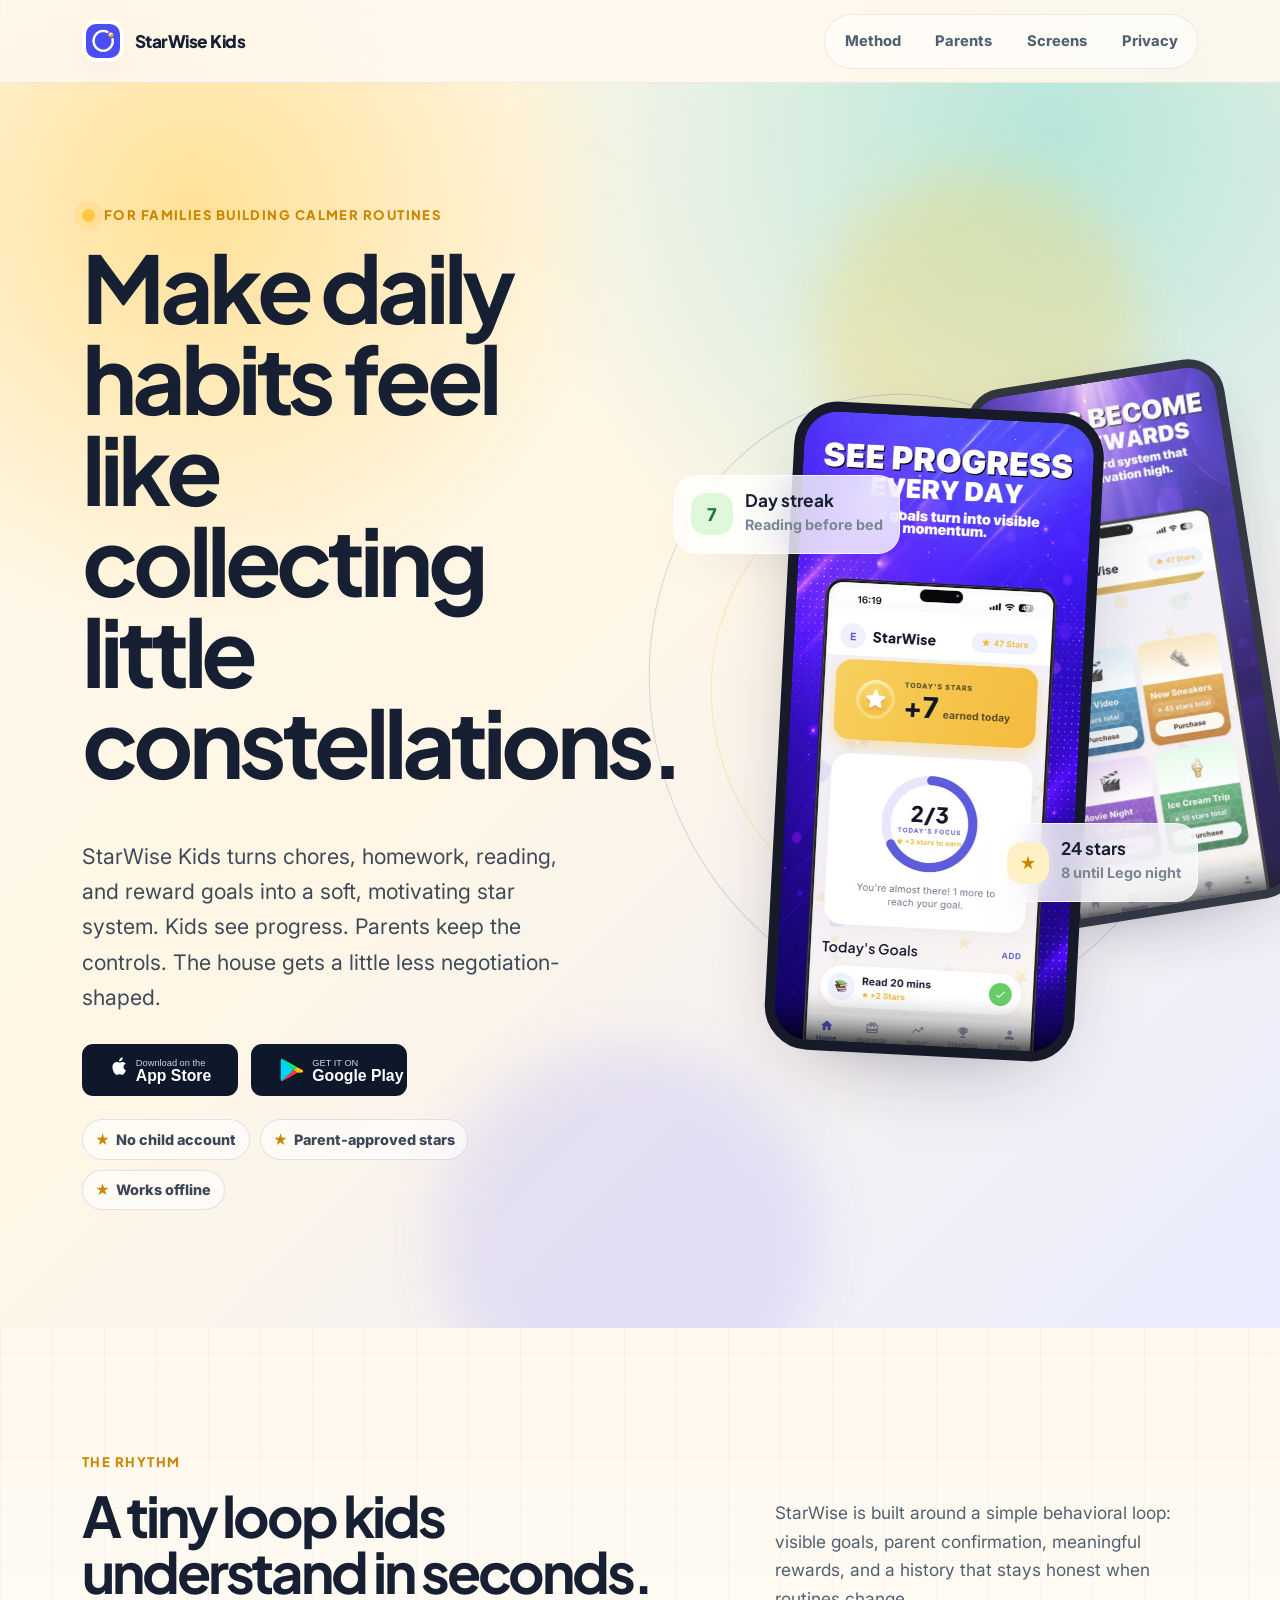
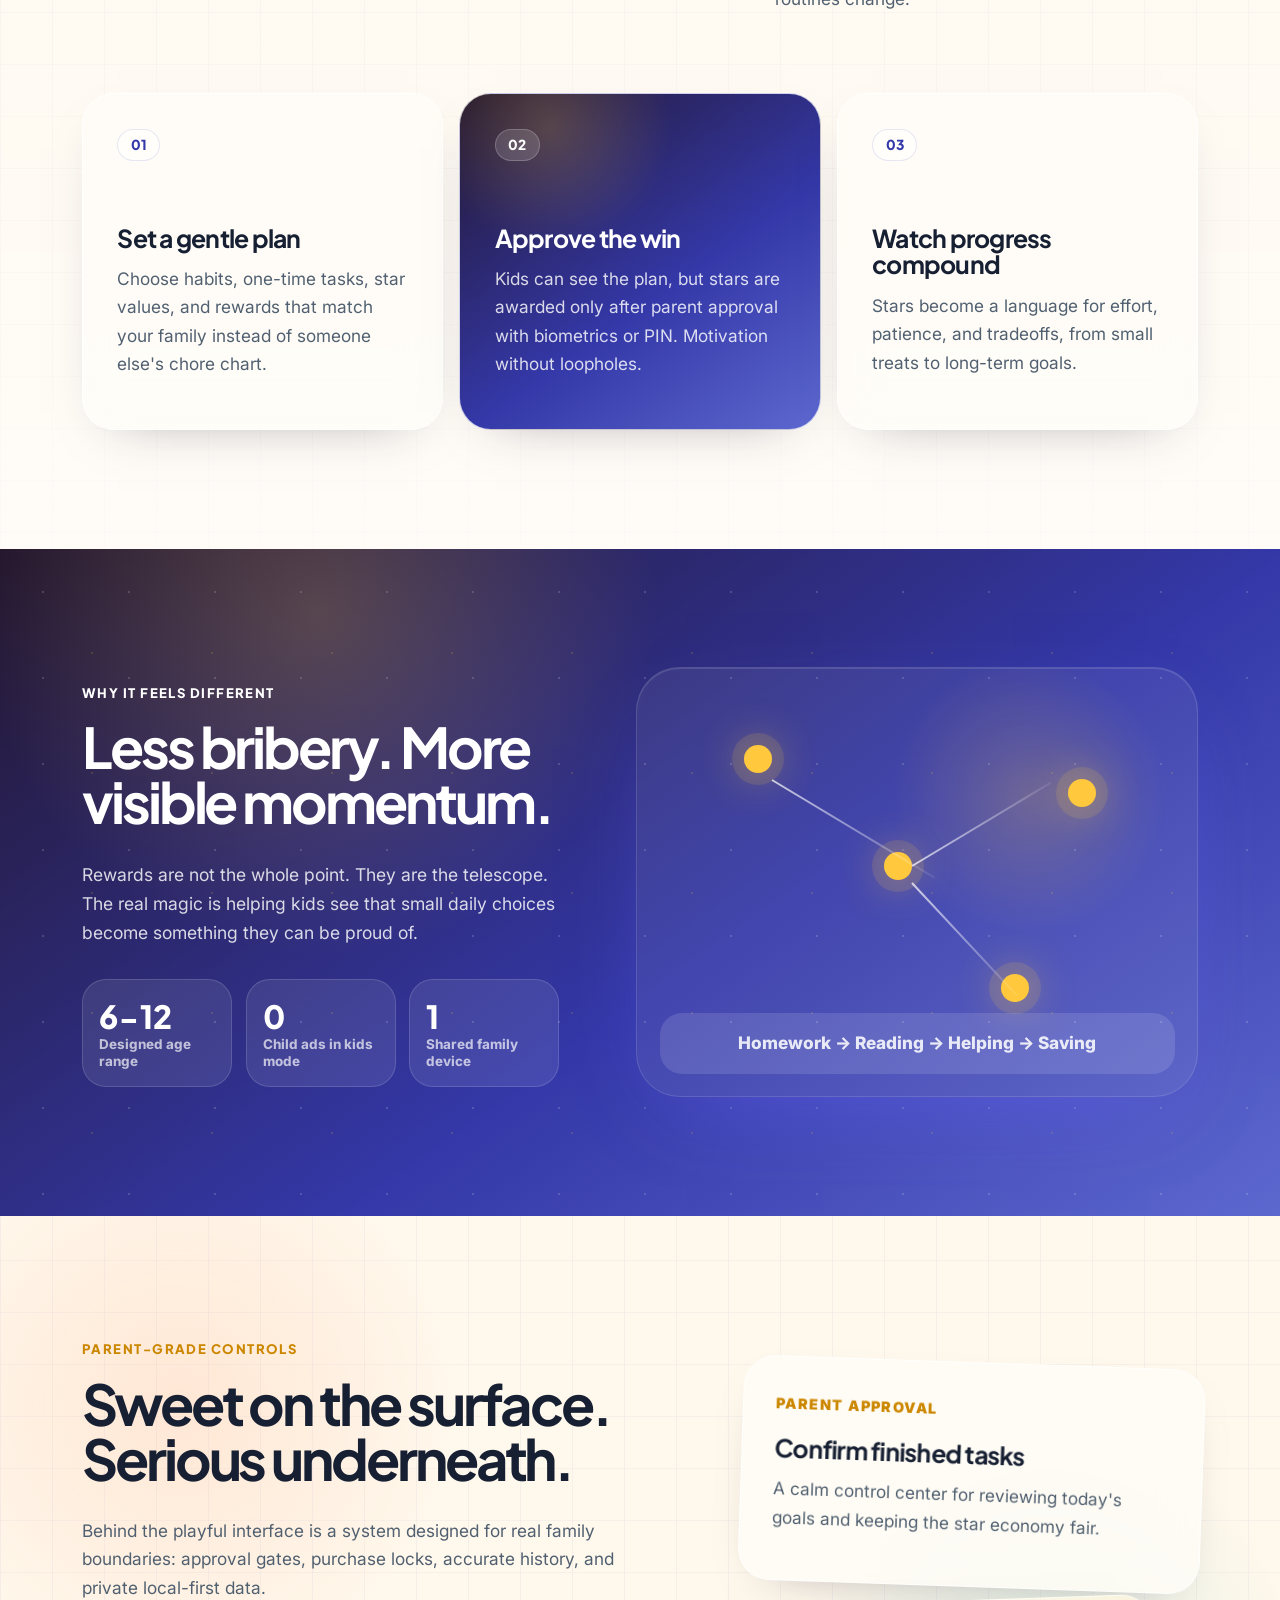
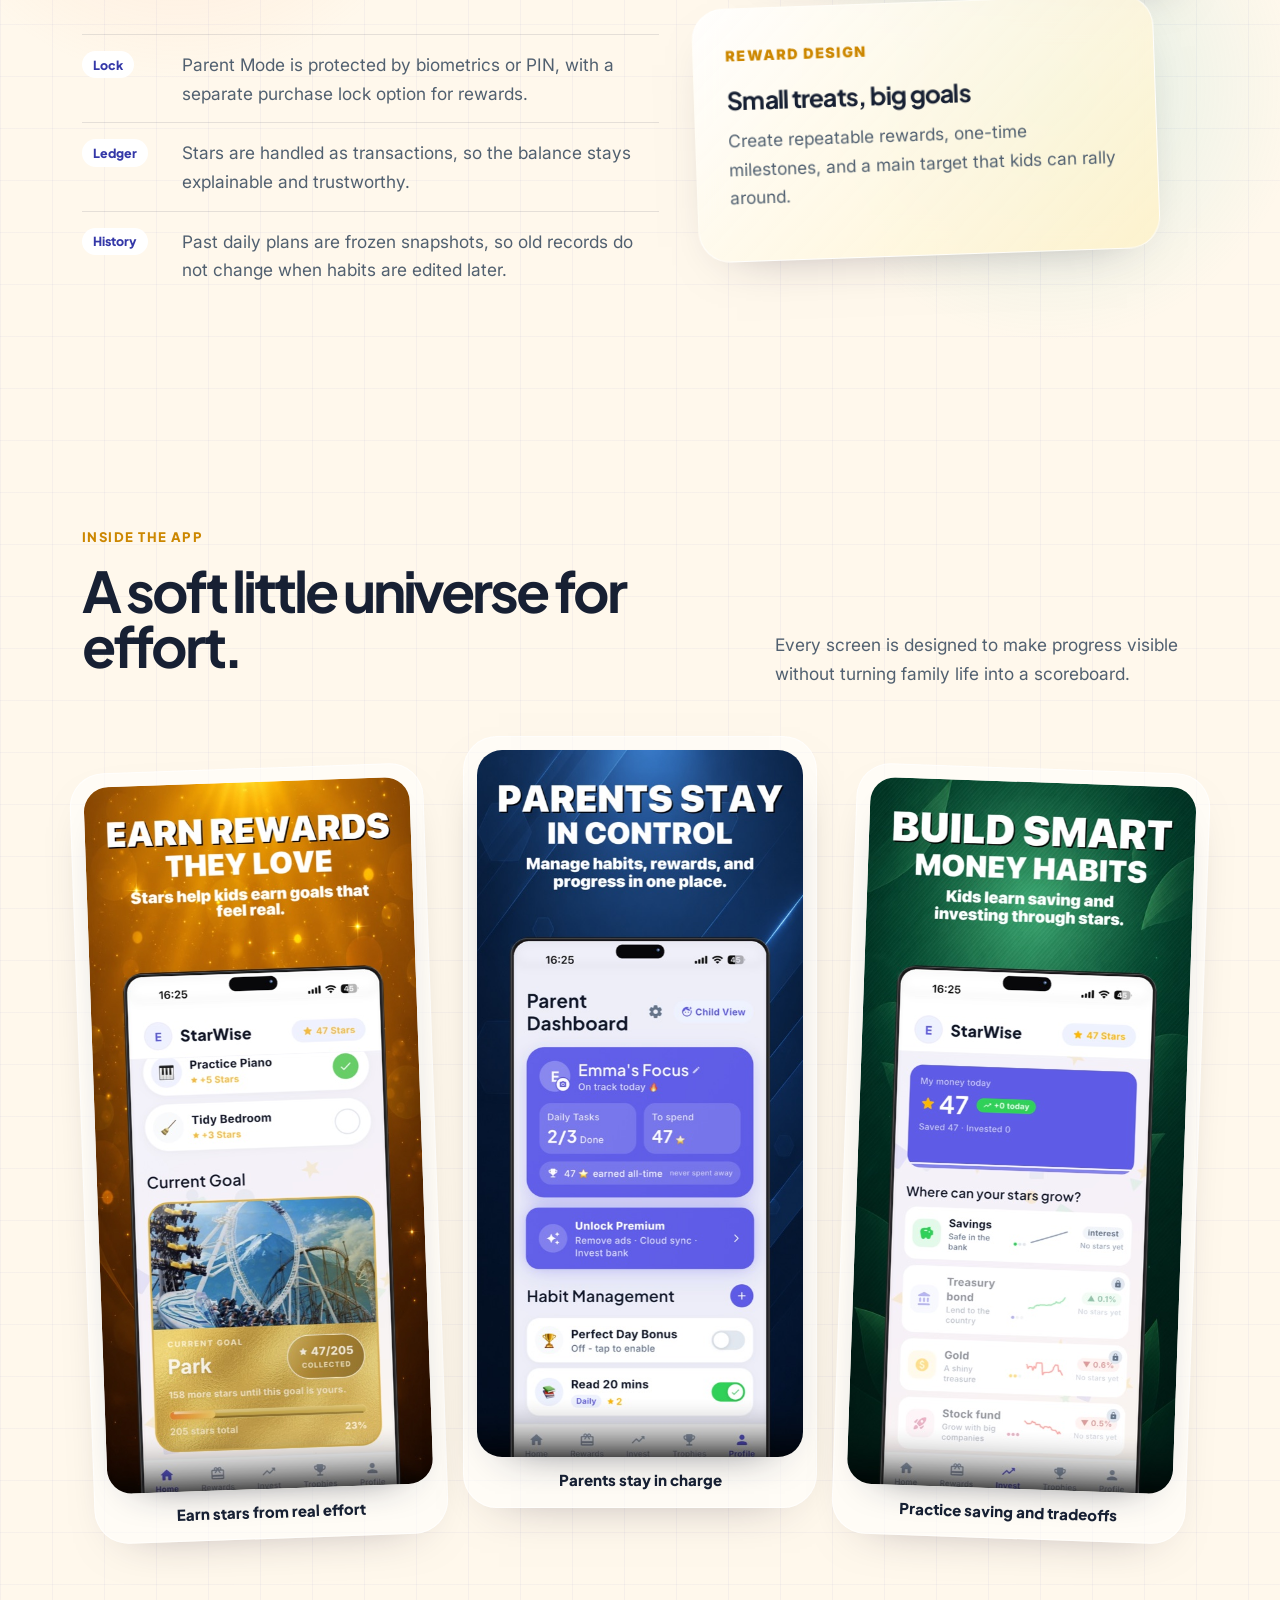
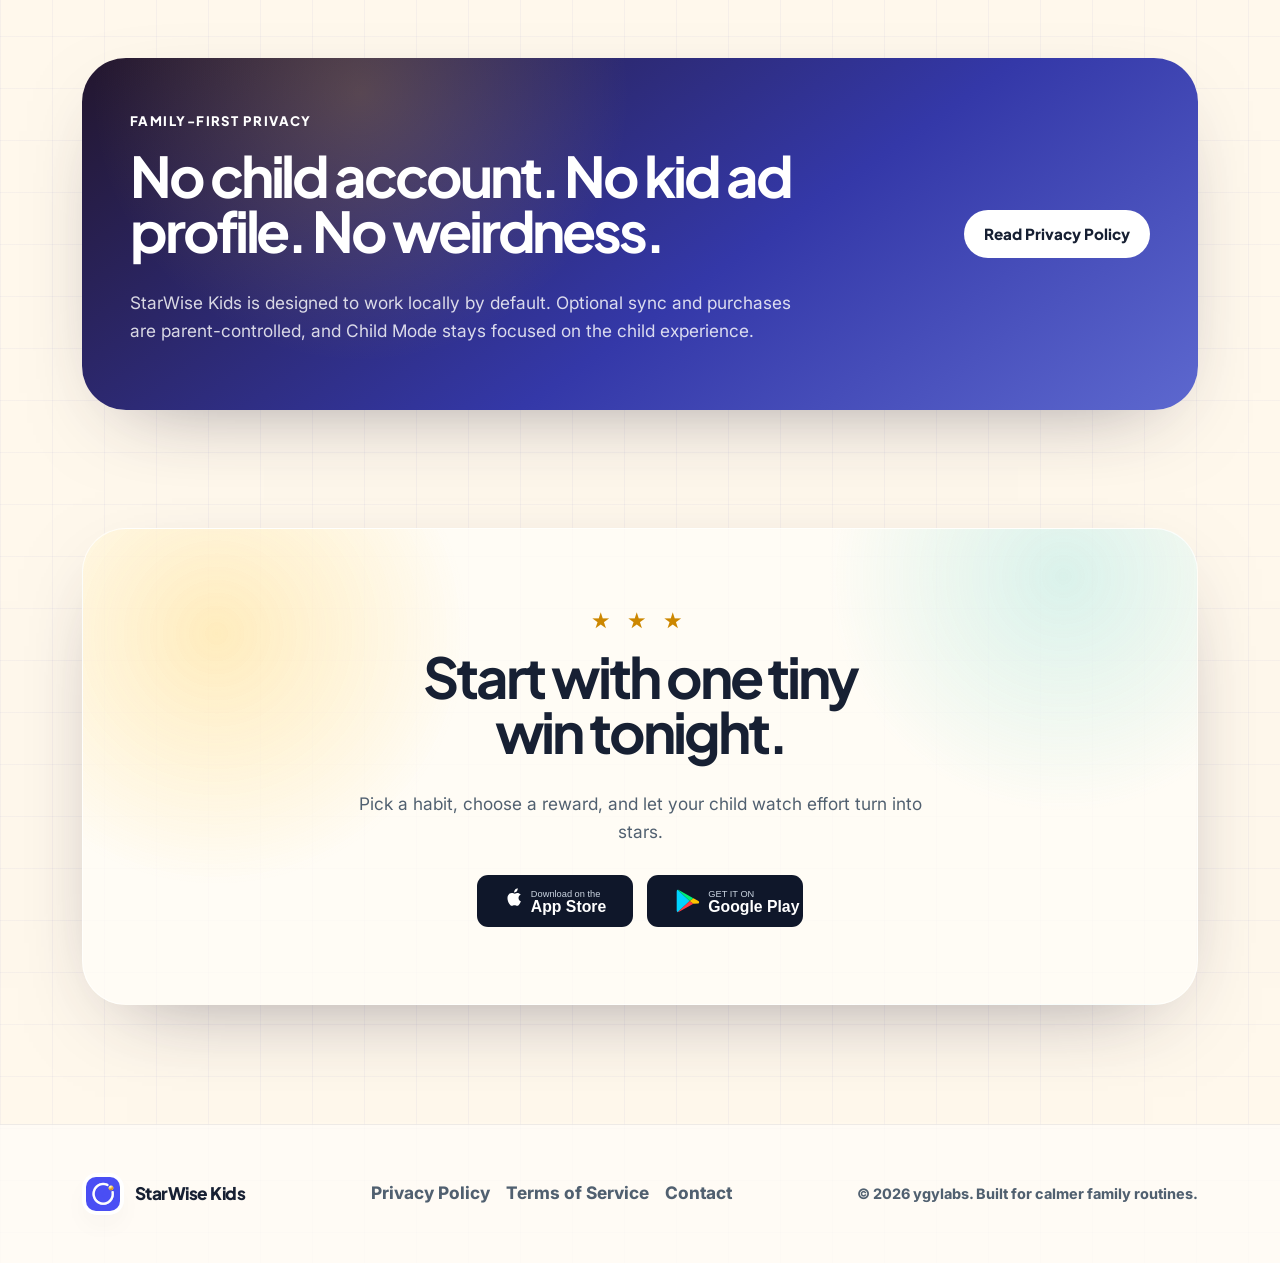
==== starwise/index.html @ 0379ddd2 "Add StarWise landing page" ====
<!doctype html>
<html lang="en">
<head>
  <meta charset="utf-8" />
  <meta name="viewport" content="width=device-width, initial-scale=1" />
  <title>StarWise Kids — Tiny daily wins, real family growth</title>
  <meta name="description" content="StarWise Kids helps families turn routines, chores, reading, and money habits into star-powered goals kids can understand and parents can trust." />
  <link rel="icon" href="./assets/favicon.svg" type="image/svg+xml" />
  <link rel="preload" href="./assets/fonts/PlusJakartaSans.ttf" as="font" type="font/ttf" crossorigin />
  <link rel="preload" href="./assets/fonts/Inter.ttf" as="font" type="font/ttf" crossorigin />
  <link rel="stylesheet" href="./styles/main.css" />
</head>
<body>
  <header class="site-nav">
    <div class="container nav-inner">
      <a class="brand" href="./" aria-label="StarWise Kids home">
        <span class="brand-mark"><img src="./assets/icon.png" alt="" /></span>
        <span>StarWise Kids</span>
      </a>
      <nav aria-label="Main navigation" class="nav-wrap">
        <div class="nav-menu" data-nav-menu>
          <a href="#method">Method</a>
          <a href="#parents">Parents</a>
          <a href="#screens">Screens</a>
          <a href="#privacy-band">Privacy</a>
        </div>
      </nav>
      <button class="nav-toggle" data-nav-toggle aria-label="Toggle menu" aria-expanded="false">Menu</button>
    </div>
  </header>

  <main>
    <section class="hero section">
      <div class="hero-glow hero-glow-one" aria-hidden="true"></div>
      <div class="hero-glow hero-glow-two" aria-hidden="true"></div>
      <div class="container hero-grid">
        <div class="hero-copy">
          <p class="eyebrow"><span></span> For families building calmer routines</p>
          <h1>Make daily habits feel like collecting little constellations.</h1>
          <p class="hero-lede">StarWise Kids turns chores, homework, reading, and reward goals into a soft, motivating star system. Kids see progress. Parents keep the controls. The house gets a little less negotiation-shaped.</p>
          <div class="hero-actions" aria-label="Download StarWise Kids">
            <a class="store-link" href="https://apps.apple.com/app/id6780098076" target="_blank" rel="noopener" aria-label="Download on the App Store">
              <img src="./assets/badges/app-store.svg" alt="Download on the App Store" />
            </a>
            <a class="store-link" href="https://play.google.com/store/apps/details?id=com.ygy.focusstar" target="_blank" rel="noopener" aria-label="Get it on Google Play">
              <img src="./assets/badges/google-play.svg" alt="Get it on Google Play" />
            </a>
          </div>
          <div class="hero-proof" aria-label="Product highlights">
            <span>No child account</span>
            <span>Parent-approved stars</span>
            <span>Works offline</span>
          </div>
        </div>

        <div class="hero-stage" aria-label="StarWise Kids app preview">
          <div class="orbit orbit-one" aria-hidden="true"></div>
          <div class="orbit orbit-two" aria-hidden="true"></div>
          <div class="floating-card routine-card" aria-hidden="true">
            <span class="mini-icon">7</span>
            <div>
              <strong>Day streak</strong>
              <small>Reading before bed</small>
            </div>
          </div>
          <div class="floating-card reward-card" aria-hidden="true">
            <span class="mini-icon gold">★</span>
            <div>
              <strong>24 stars</strong>
              <small>8 until Lego night</small>
            </div>
          </div>
          <div class="phone-frame phone-frame-back">
            <img src="./assets/screenshots/04-real-rewards.jpg" alt="" />
          </div>
          <div class="phone-frame phone-frame-front">
            <img src="./assets/screenshots/01-see-progress.jpg" alt="StarWise Kids dashboard showing goals, progress, and stars" />
          </div>
        </div>
      </div>
    </section>

    <section id="method" class="section method-section">
      <div class="container">
        <div class="section-kicker">The rhythm</div>
        <div class="split-heading">
          <h2>A tiny loop kids understand in seconds.</h2>
          <p>StarWise is built around a simple behavioral loop: visible goals, parent confirmation, meaningful rewards, and a history that stays honest when routines change.</p>
        </div>
        <div class="method-grid">
          <article class="method-card">
            <div class="method-number">01</div>
            <h3>Set a gentle plan</h3>
            <p>Choose habits, one-time tasks, star values, and rewards that match your family instead of someone else's chore chart.</p>
          </article>
          <article class="method-card featured">
            <div class="method-number">02</div>
            <h3>Approve the win</h3>
            <p>Kids can see the plan, but stars are awarded only after parent approval with biometrics or PIN. Motivation without loopholes.</p>
          </article>
          <article class="method-card">
            <div class="method-number">03</div>
            <h3>Watch progress compound</h3>
            <p>Stars become a language for effort, patience, and tradeoffs, from small treats to long-term goals.</p>
          </article>
        </div>
      </div>
    </section>

    <section class="section cosmos-section">
      <div class="container cosmos-grid">
        <div class="cosmos-panel">
          <span class="section-kicker">Why it feels different</span>
          <h2>Less bribery. More visible momentum.</h2>
          <p>Rewards are not the whole point. They are the telescope. The real magic is helping kids see that small daily choices become something they can be proud of.</p>
          <div class="metric-row">
            <div><strong>6-12</strong><span>Designed age range</span></div>
            <div><strong>0</strong><span>Child ads in kids mode</span></div>
            <div><strong>1</strong><span>Shared family device</span></div>
          </div>
        </div>
        <div class="star-map" aria-hidden="true">
          <span class="star-node node-a"></span>
          <span class="star-node node-b"></span>
          <span class="star-node node-c"></span>
          <span class="star-node node-d"></span>
          <span class="star-line line-a"></span>
          <span class="star-line line-b"></span>
          <span class="star-line line-c"></span>
          <div class="star-caption">Homework → Reading → Helping → Saving</div>
        </div>
      </div>
    </section>

    <section id="parents" class="section parent-section">
      <div class="container parent-grid">
        <div>
          <span class="section-kicker">Parent-grade controls</span>
          <h2>Sweet on the surface. Serious underneath.</h2>
          <p>Behind the playful interface is a system designed for real family boundaries: approval gates, purchase locks, accurate history, and private local-first data.</p>
          <div class="trust-list">
            <div><span>Lock</span><p>Parent Mode is protected by biometrics or PIN, with a separate purchase lock option for rewards.</p></div>
            <div><span>Ledger</span><p>Stars are handled as transactions, so the balance stays explainable and trustworthy.</p></div>
            <div><span>History</span><p>Past daily plans are frozen snapshots, so old records do not change when habits are edited later.</p></div>
          </div>
        </div>
        <div class="parent-card-stack">
          <article class="glass-card">
            <small>Parent approval</small>
            <h3>Confirm finished tasks</h3>
            <p>A calm control center for reviewing today's goals and keeping the star economy fair.</p>
          </article>
          <article class="glass-card accent">
            <small>Reward design</small>
            <h3>Small treats, big goals</h3>
            <p>Create repeatable rewards, one-time milestones, and a main target that kids can rally around.</p>
          </article>
        </div>
      </div>
    </section>

    <section id="screens" class="section screens-section">
      <div class="container">
        <div class="split-heading">
          <div>
            <span class="section-kicker">Inside the app</span>
            <h2>A soft little universe for effort.</h2>
          </div>
          <p>Every screen is designed to make progress visible without turning family life into a scoreboard.</p>
        </div>
        <div class="screen-gallery">
          <figure>
            <img src="./assets/screenshots/02-earn-rewards.jpg" alt="Task completion and star earning screen" loading="lazy" />
            <figcaption>Earn stars from real effort</figcaption>
          </figure>
          <figure class="raised">
            <img src="./assets/screenshots/03-parents-control.jpg" alt="Parent controls screen" loading="lazy" />
            <figcaption>Parents stay in charge</figcaption>
          </figure>
          <figure>
            <img src="./assets/screenshots/05-money-habits.jpg" alt="Money habit learning screen" loading="lazy" />
            <figcaption>Practice saving and tradeoffs</figcaption>
          </figure>
        </div>
      </div>
    </section>

    <section id="privacy-band" class="section privacy-section">
      <div class="container">
        <div class="privacy-band">
          <div>
            <span class="section-kicker">Family-first privacy</span>
            <h2>No child account. No kid ad profile. No weirdness.</h2>
            <p>StarWise Kids is designed to work locally by default. Optional sync and purchases are parent-controlled, and Child Mode stays focused on the child experience.</p>
          </div>
          <a class="btn btn-light" href="./privacy/">Read Privacy Policy</a>
        </div>
      </div>
    </section>

    <section class="section final-cta">
      <div class="container">
        <div class="cta-card">
          <div class="cta-stars" aria-hidden="true">★ ★ ★</div>
          <h2>Start with one tiny win tonight.</h2>
          <p>Pick a habit, choose a reward, and let your child watch effort turn into stars.</p>
          <div class="hero-actions centered" aria-label="Download StarWise Kids">
            <a class="store-link" href="https://apps.apple.com/app/id6780098076" target="_blank" rel="noopener" aria-label="Download on the App Store">
              <img src="./assets/badges/app-store.svg" alt="Download on the App Store" />
            </a>
            <a class="store-link" href="https://play.google.com/store/apps/details?id=com.ygy.focusstar" target="_blank" rel="noopener" aria-label="Get it on Google Play">
              <img src="./assets/badges/google-play.svg" alt="Get it on Google Play" />
            </a>
          </div>
        </div>
      </div>
    </section>
  </main>

  <footer class="site-footer">
    <div class="container footer-inner">
      <a class="brand" href="./"><span class="brand-mark"><img src="./assets/icon.png" alt="" /></span><span>StarWise Kids</span></a>
      <nav class="footer-links" aria-label="Footer">
        <a href="./privacy/">Privacy Policy</a>
        <a href="./terms/">Terms of Service</a>
        <a href="mailto:support@ygylabs.com">Contact</a>
      </nav>
      <small>© 2026 ygylabs. Built for calmer family routines.</small>
    </div>
  </footer>
  <script src="./scripts/nav.js"></script>
</body>
</html>
---- starwise/styles/main.css ----
@import "./tokens.css";

@font-face {
  font-family: "Plus Jakarta Sans";
  src: url("../assets/fonts/PlusJakartaSans.ttf") format("truetype");
  font-display: swap;
}

@font-face {
  font-family: "Inter";
  src: url("../assets/fonts/Inter.ttf") format("truetype");
  font-display: swap;
}

*, *::before, *::after { box-sizing: border-box; }
html { scroll-behavior: smooth; }
body {
  margin: 0;
  font-family: var(--font-body);
  font-size: var(--text-base);
  line-height: 1.65;
  color: var(--ink);
  background:
    linear-gradient(90deg, rgba(52, 56, 168, 0.045) 1px, transparent 1px),
    linear-gradient(rgba(52, 56, 168, 0.04) 1px, transparent 1px),
    var(--cream);
  background-size: 52px 52px;
  -webkit-font-smoothing: antialiased;
}

body::before {
  content: "";
  position: fixed;
  inset: 0;
  pointer-events: none;
  z-index: -1;
  background:
    radial-gradient(circle at 8% 18%, rgba(255, 200, 61, 0.2), transparent 22%),
    radial-gradient(circle at 92% 12%, rgba(122, 216, 208, 0.22), transparent 24%),
    radial-gradient(circle at 55% 85%, rgba(255, 127, 159, 0.16), transparent 26%);
}

h1, h2, h3 {
  font-family: var(--font-display);
  line-height: 0.98;
  letter-spacing: -0.055em;
  margin: 0 0 0.55em;
  color: var(--ink);
}

h1 { font-size: var(--text-hero); max-width: 11ch; }
h2 { font-size: var(--text-h2); }
h3 { font-size: var(--text-h3); letter-spacing: -0.03em; line-height: 1.08; }
p { margin: 0 0 1rem; color: var(--ink-soft); }
a { color: var(--indigo); text-decoration: none; }
a:hover { text-decoration: none; }
img { max-width: 100%; height: auto; display: block; }

.container {
  width: 100%;
  max-width: var(--container-max);
  margin-inline: auto;
  padding-inline: clamp(1.1rem, 4vw, 2rem);
}

.section { padding-block: var(--space-section); position: relative; }
.surface-alt { background: rgba(255, 255, 255, 0.38); }

.site-nav {
  position: sticky;
  top: 0;
  z-index: 50;
  background: rgba(255, 248, 236, 0.78);
  border-bottom: 1px solid rgba(42, 48, 72, 0.08);
  backdrop-filter: blur(18px);
}

.nav-inner {
  display: flex;
  align-items: center;
  justify-content: space-between;
  gap: 1rem;
  padding-block: 0.85rem;
}

.brand {
  display: inline-flex;
  align-items: center;
  gap: 0.68rem;
  font-family: var(--font-display);
  font-weight: 800;
  letter-spacing: -0.03em;
  color: var(--ink);
}

.brand:hover { color: var(--ink); }
.brand-mark {
  display: grid;
  place-items: center;
  width: 42px;
  height: 42px;
  border-radius: 15px;
  background: #fff;
  box-shadow: 0 12px 28px -18px rgba(37, 28, 62, 0.8);
}

.brand img { width: 34px; height: 34px; border-radius: 10px; }

.nav-menu {
  display: flex;
  align-items: center;
  gap: 0.45rem;
  padding: 0.35rem;
  border: 1px solid rgba(42, 48, 72, 0.09);
  border-radius: var(--radius-pill);
  background: rgba(255, 255, 255, 0.55);
}

.nav-menu a {
  color: var(--ink-soft);
  font-weight: 750;
  font-size: 0.92rem;
  padding: 0.55rem 0.86rem;
  border-radius: var(--radius-pill);
  transition: color var(--duration-fast), background var(--duration-fast), transform var(--duration-fast);
}

.nav-menu a:hover {
  color: var(--ink);
  background: rgba(255, 255, 255, 0.72);
  transform: translateY(-1px);
}

.nav-toggle {
  display: none;
  border: 1px solid var(--border);
  border-radius: var(--radius-pill);
  background: #fff;
  color: var(--ink);
  padding: 0.65rem 0.95rem;
  font: 800 0.9rem var(--font-display);
  cursor: pointer;
}

.hero {
  min-height: calc(100vh - 70px);
  display: grid;
  align-items: center;
  overflow: hidden;
  background: var(--gradient-hero);
}

.hero-grid {
  display: grid;
  grid-template-columns: minmax(0, 0.95fr) minmax(360px, 1.05fr);
  gap: clamp(2.5rem, 6vw, 5.5rem);
  align-items: center;
}

.hero-copy {
  position: relative;
  z-index: 2;
  animation: rise-in var(--duration-slow) var(--ease-out-expo) both;
}

.eyebrow,
.section-kicker {
  display: inline-flex;
  align-items: center;
  gap: 0.55rem;
  margin: 0 0 1rem;
  color: var(--gold-deep);
  font-family: var(--font-display);
  font-size: 0.82rem;
  font-weight: 850;
  letter-spacing: 0.11em;
  text-transform: uppercase;
}

.eyebrow span {
  width: 0.82rem;
  height: 0.82rem;
  border-radius: 50%;
  background: var(--gold);
  box-shadow: 0 0 0 8px rgba(255, 200, 61, 0.18);
}

.hero-lede {
  max-width: 36rem;
  font-size: clamp(1.08rem, 1rem + 0.5vw, 1.34rem);
  color: #3f4a59;
}

.hero-actions {
  display: flex;
  flex-wrap: wrap;
  gap: 0.82rem;
  margin-top: 1.8rem;
}

.hero-actions.centered { justify-content: center; }
.store-link {
  display: inline-flex;
  border-radius: 14px;
  box-shadow: 0 18px 34px -28px rgba(23, 32, 51, 0.8);
  transition: transform var(--duration-fast) var(--ease-out-expo), filter var(--duration-fast);
}

.store-link:hover {
  transform: translateY(-3px) rotate(-0.6deg);
  filter: saturate(1.05);
}

.store-link img { height: 52px; width: auto; }

.hero-proof {
  display: flex;
  flex-wrap: wrap;
  gap: 0.65rem;
  margin-top: 1.45rem;
}

.hero-proof span {
  display: inline-flex;
  align-items: center;
  gap: 0.35rem;
  border: 1px solid rgba(52, 56, 168, 0.14);
  border-radius: var(--radius-pill);
  background: rgba(255, 255, 255, 0.58);
  color: #3d4657;
  font-size: 0.9rem;
  font-weight: 800;
  padding: 0.45rem 0.78rem;
}

.hero-proof span::before {
  content: "★";
  color: var(--gold-deep);
}

.hero-stage {
  position: relative;
  min-height: 700px;
  animation: float-in 1.1s var(--ease-out-expo) 120ms both;
}

.phone-frame {
  position: absolute;
  inset: auto auto 0 50%;
  overflow: hidden;
  width: min(310px, 44vw);
  border: 10px solid #171a29;
  border-radius: 44px;
  background: #171a29;
  box-shadow: var(--shadow-card);
}

.phone-frame img {
  width: 100%;
  border-radius: 32px;
}

.phone-frame-front {
  transform: translateX(-47%) rotate(3deg);
  z-index: 3;
}

.phone-frame-back {
  bottom: 88px;
  transform: translateX(17%) scale(0.84) rotate(-9deg);
  opacity: 0.86;
  z-index: 2;
  filter: saturate(0.95);
}

.orbit {
  position: absolute;
  border: 1px solid rgba(52, 56, 168, 0.18);
  border-radius: 50%;
  transform: rotate(-16deg);
}

.orbit-one { inset: 5% 2% 7% 0; }
.orbit-two { inset: 17% 13% 19% 11%; border-color: rgba(255, 184, 0, 0.25); }

.floating-card {
  position: absolute;
  z-index: 4;
  display: flex;
  align-items: center;
  gap: 0.75rem;
  min-width: 190px;
  padding: 0.92rem 1rem;
  border: 1px solid rgba(255, 255, 255, 0.7);
  border-radius: 22px;
  background: rgba(255, 255, 255, 0.78);
  box-shadow: var(--shadow-soft);
  backdrop-filter: blur(18px);
  animation: gentle-bob 5.5s ease-in-out infinite;
}

.floating-card strong { display: block; font-family: var(--font-display); line-height: 1.1; }
.floating-card small { color: var(--ink-muted); font-weight: 700; }
.routine-card { top: 17%; left: 4%; }
.reward-card { right: 0; bottom: 22%; animation-delay: -2s; }

.mini-icon {
  display: grid;
  place-items: center;
  flex: 0 0 auto;
  width: 42px;
  height: 42px;
  border-radius: 15px;
  background: var(--mint);
  color: #247341;
  font-family: var(--font-display);
  font-weight: 900;
}

.mini-icon.gold { background: var(--color-gold-soft); color: var(--gold-deep); }

.hero-glow {
  position: absolute;
  border-radius: 999px;
  filter: blur(28px);
  opacity: 0.72;
  pointer-events: none;
}

.hero-glow-one {
  width: 20rem;
  height: 20rem;
  top: 7%;
  right: 11%;
  background: rgba(255, 200, 61, 0.35);
}

.hero-glow-two {
  width: 24rem;
  height: 24rem;
  bottom: -8%;
  left: 34%;
  background: rgba(104, 100, 255, 0.18);
}

.split-heading {
  display: grid;
  grid-template-columns: minmax(0, 0.95fr) minmax(280px, 0.64fr);
  gap: clamp(1.5rem, 5vw, 4rem);
  align-items: end;
  margin-bottom: clamp(2rem, 5vw, 4rem);
}

.split-heading p { font-size: 1.08rem; }

.method-section { background: linear-gradient(180deg, rgba(255,255,255,0.16), rgba(255,255,255,0.62)); }
.method-grid {
  display: grid;
  grid-template-columns: repeat(3, 1fr);
  gap: 1rem;
}

.method-card,
.glass-card,
.card {
  border: 1px solid rgba(255, 255, 255, 0.72);
  border-radius: var(--radius-card);
  background: rgba(255, 253, 248, 0.78);
  box-shadow: var(--shadow-soft);
  backdrop-filter: blur(20px);
}

.method-card {
  min-height: 310px;
  padding: clamp(1.35rem, 3vw, 2.15rem);
  transition: transform var(--duration-normal) var(--ease-out-expo), box-shadow var(--duration-normal);
}

.method-card:hover {
  transform: translateY(-8px);
  box-shadow: var(--shadow-card);
}

.method-card.featured {
  background: var(--gradient-night);
  color: #fff;
}

.method-card.featured h3,
.method-card.featured p { color: #fff; }
.method-card.featured p { opacity: 0.82; }

.method-number {
  width: fit-content;
  margin-bottom: 4rem;
  border: 1px solid rgba(52, 56, 168, 0.12);
  border-radius: var(--radius-pill);
  color: var(--indigo);
  background: rgba(255, 255, 255, 0.62);
  padding: 0.4rem 0.78rem;
  font: 900 0.86rem var(--font-display);
}

.featured .method-number {
  color: #fff;
  border-color: rgba(255, 255, 255, 0.2);
  background: rgba(255, 255, 255, 0.14);
}

.cosmos-section {
  color: #fff;
  background: var(--gradient-night);
  overflow: hidden;
}

.cosmos-section::before {
  content: "";
  position: absolute;
  inset: 0;
  background-image:
    radial-gradient(circle, rgba(255, 255, 255, 0.72) 1px, transparent 1.5px),
    radial-gradient(circle, rgba(255, 200, 61, 0.7) 1px, transparent 1.5px);
  background-position: 0 0, 32px 44px;
  background-size: 86px 86px, 120px 120px;
  opacity: 0.22;
}

.cosmos-grid {
  position: relative;
  z-index: 1;
  display: grid;
  grid-template-columns: minmax(0, 0.85fr) minmax(340px, 1fr);
  gap: clamp(2rem, 6vw, 5rem);
  align-items: center;
}

.cosmos-panel h2,
.cosmos-panel p,
.cosmos-section .section-kicker { color: #fff; }
.cosmos-panel p { opacity: 0.82; font-size: 1.1rem; max-width: 42rem; }

.metric-row {
  display: grid;
  grid-template-columns: repeat(3, 1fr);
  gap: 0.85rem;
  margin-top: 2rem;
}

.metric-row div {
  border: 1px solid rgba(255,255,255,0.14);
  border-radius: 24px;
  background: rgba(255,255,255,0.09);
  padding: 1rem;
}

.metric-row strong {
  display: block;
  font: 900 2rem var(--font-display);
}

.metric-row span {
  display: block;
  color: rgba(255,255,255,0.68);
  font-size: 0.84rem;
  font-weight: 750;
  line-height: 1.25;
}

.star-map {
  position: relative;
  min-height: 430px;
  border: 1px solid rgba(255, 255, 255, 0.12);
  border-radius: var(--radius-xl);
  background:
    radial-gradient(circle at 70% 30%, rgba(255, 200, 61, 0.22), transparent 28%),
    rgba(255, 255, 255, 0.07);
  box-shadow: inset 0 1px 0 rgba(255,255,255,0.12), var(--shadow-glow);
}

.star-node,
.star-line {
  position: absolute;
  display: block;
}

.star-node {
  width: 28px;
  height: 28px;
  border-radius: 50%;
  background: var(--gold);
  box-shadow: 0 0 0 12px rgba(255, 200, 61, 0.12), 0 0 44px rgba(255, 200, 61, 0.8);
}

.node-a { top: 18%; left: 19%; }
.node-b { top: 43%; left: 44%; }
.node-c { top: 26%; right: 18%; }
.node-d { bottom: 22%; right: 30%; }

.star-line {
  height: 2px;
  transform-origin: left center;
  background: linear-gradient(90deg, rgba(255,255,255,0.72), rgba(255,255,255,0.08));
}

.line-a { top: 26%; left: 24%; width: 190px; transform: rotate(31deg); }
.line-b { top: 46%; left: 49%; width: 162px; transform: rotate(-31deg); }
.line-c { top: 50%; left: 49%; width: 154px; transform: rotate(47deg); }

.star-caption {
  position: absolute;
  left: 1.4rem;
  right: 1.4rem;
  bottom: 1.4rem;
  border-radius: 22px;
  background: rgba(255,255,255,0.12);
  color: rgba(255,255,255,0.86);
  padding: 1rem;
  font-weight: 800;
  text-align: center;
}

.parent-section {
  background:
    radial-gradient(circle at 14% 24%, rgba(255, 177, 138, 0.24), transparent 22%),
    radial-gradient(circle at 82% 60%, rgba(122, 216, 208, 0.22), transparent 22%);
}

.parent-grid {
  display: grid;
  grid-template-columns: minmax(0, 0.9fr) minmax(320px, 0.72fr);
  gap: clamp(2rem, 6vw, 5rem);
  align-items: center;
}

.trust-list {
  display: grid;
  gap: 0.9rem;
  margin-top: 2rem;
}

.trust-list div {
  display: grid;
  grid-template-columns: 84px 1fr;
  gap: 1rem;
  align-items: start;
  border-top: 1px solid var(--border);
  padding-top: 1rem;
}

.trust-list span {
  width: fit-content;
  border-radius: var(--radius-pill);
  background: #fff;
  color: var(--indigo);
  padding: 0.35rem 0.7rem;
  font: 900 0.78rem var(--font-display);
}

.trust-list p { margin: 0; }

.parent-card-stack {
  display: grid;
  gap: 1rem;
  transform: rotate(2deg);
}

.glass-card {
  padding: clamp(1.4rem, 3vw, 2rem);
}

.glass-card small {
  display: inline-block;
  margin-bottom: 1.2rem;
  color: var(--gold-deep);
  font-weight: 900;
  text-transform: uppercase;
  letter-spacing: 0.1em;
}

.glass-card.accent {
  transform: translateX(-8%) rotate(-4deg);
  background: linear-gradient(135deg, rgba(255,255,255,0.88), rgba(255, 241, 197, 0.76));
}

.screens-section { overflow: hidden; }
.screen-gallery {
  display: grid;
  grid-template-columns: repeat(3, minmax(0, 1fr));
  gap: clamp(1rem, 3vw, 1.7rem);
  align-items: start;
}

.screen-gallery figure {
  margin: 0;
  border: 1px solid rgba(255,255,255,0.68);
  border-radius: 34px;
  background: rgba(255,255,255,0.54);
  padding: 0.82rem;
  box-shadow: var(--shadow-soft);
  transform: rotate(-2deg);
}

.screen-gallery figure:nth-child(3) { transform: rotate(2deg); }
.screen-gallery figure.raised { margin-top: -2rem; transform: rotate(0deg); }

.screen-gallery img {
  width: 100%;
  border-radius: 25px;
  box-shadow: 0 18px 44px -34px rgba(23, 32, 51, 0.9);
}

.screen-gallery figcaption {
  padding: 0.85rem 0.5rem 0.25rem;
  color: var(--ink);
  font: 900 0.94rem var(--font-display);
  text-align: center;
}

.privacy-section { padding-top: 0; }
.privacy-band {
  display: grid;
  grid-template-columns: 1fr auto;
  gap: 2rem;
  align-items: center;
  border-radius: var(--radius-xl);
  padding: clamp(1.5rem, 4vw, 3rem);
  color: #fff;
  background: var(--gradient-night);
  box-shadow: var(--shadow-card);
}

.privacy-band h2,
.privacy-band p,
.privacy-band .section-kicker { color: #fff; }
.privacy-band p { opacity: 0.82; max-width: 42rem; }

.btn {
  display: inline-flex;
  align-items: center;
  justify-content: center;
  border-radius: var(--radius-pill);
  padding: 0.9rem 1.25rem;
  font: 900 0.95rem var(--font-display);
  transition: transform var(--duration-fast) var(--ease-out-expo), box-shadow var(--duration-fast);
}

.btn:hover { transform: translateY(-2px); }
.btn:focus-visible,
.nav-toggle:focus-visible,
.nav-menu a:focus-visible,
.store-link:focus-visible {
  outline: 3px solid rgba(104, 100, 255, 0.34);
  outline-offset: 3px;
}

.btn-light {
  color: var(--ink);
  background: #fff;
  box-shadow: 0 18px 48px -32px rgba(0,0,0,0.8);
}

.final-cta { padding-top: 0; }
.cta-card {
  position: relative;
  overflow: hidden;
  border: 1px solid rgba(255,255,255,0.74);
  border-radius: var(--radius-xl);
  background:
    radial-gradient(circle at 12% 22%, rgba(255, 200, 61, 0.3), transparent 24%),
    radial-gradient(circle at 88% 10%, rgba(122, 216, 208, 0.28), transparent 22%),
    rgba(255, 253, 248, 0.76);
  padding: clamp(2.2rem, 6vw, 5rem);
  text-align: center;
  box-shadow: var(--shadow-card);
}

.cta-card h2 { margin-inline: auto; max-width: 12ch; }
.cta-card p { max-width: 36rem; margin-inline: auto; }
.cta-stars {
  margin-bottom: 1rem;
  color: var(--gold-deep);
  font: 900 1.3rem var(--font-display);
  letter-spacing: 0.28em;
}

.site-footer {
  padding-block: 3rem;
  background: rgba(255, 253, 248, 0.72);
  border-top: 1px solid rgba(42, 48, 72, 0.08);
}

.footer-inner {
  display: flex;
  flex-wrap: wrap;
  align-items: center;
  justify-content: space-between;
  gap: 1.2rem;
}

.footer-links {
  display: flex;
  flex-wrap: wrap;
  gap: 1rem;
}

.footer-links a,
.site-footer small {
  color: var(--ink-soft);
  font-weight: 750;
}

/* Legal pages */
.legal {
  max-width: 790px;
  border: 1px solid rgba(255,255,255,0.74);
  border-radius: var(--radius-xl);
  background: rgba(255, 253, 248, 0.82);
  box-shadow: var(--shadow-soft);
  padding: clamp(1.35rem, 4vw, 3rem);
}

.legal h1 { font-size: clamp(2.4rem, 1.6rem + 3vw, 4.1rem); max-width: none; }
.legal h2 { font-size: 1.35rem; margin-top: 2.25rem; line-height: 1.15; }
.legal p, .legal li { color: var(--ink-soft); }
.legal .updated { color: var(--ink-muted); font-size: var(--text-sm); }
.legal .summary {
  background: linear-gradient(135deg, rgba(236, 235, 255, 0.9), rgba(255, 241, 197, 0.68));
  border: 1px solid rgba(52, 56, 168, 0.1);
  border-radius: 24px;
  padding: 1.25rem 1.5rem;
  margin: 1.5rem 0 2rem;
}

@keyframes rise-in {
  from { opacity: 0; transform: translateY(22px); }
  to { opacity: 1; transform: translateY(0); }
}

@keyframes float-in {
  from { opacity: 0; transform: translateY(26px) scale(0.98); }
  to { opacity: 1; transform: translateY(0) scale(1); }
}

@keyframes gentle-bob {
  0%, 100% { transform: translateY(0) rotate(-1deg); }
  50% { transform: translateY(-12px) rotate(1deg); }
}

@media (max-width: 960px) {
  .hero { min-height: auto; }
  .hero-grid,
  .cosmos-grid,
  .parent-grid,
  .split-heading {
    grid-template-columns: 1fr;
  }

  h1 { max-width: 12ch; }
  .hero-stage { min-height: 610px; }
  .phone-frame { width: min(300px, 58vw); }
  .method-grid { grid-template-columns: 1fr; }
  .method-card { min-height: auto; }
  .method-number { margin-bottom: 2.2rem; }
  .screen-gallery { grid-template-columns: 1fr 1fr; }
  .screen-gallery figure.raised { margin-top: 0; }
  .privacy-band { grid-template-columns: 1fr; }
}

@media (max-width: 720px) {
  body { background-size: 38px 38px; }
  .nav-menu {
    position: absolute;
    inset: calc(100% + 0.5rem) clamp(1rem, 4vw, 2rem) auto;
    display: none;
    flex-direction: column;
    align-items: stretch;
    border-radius: 24px;
    background: rgba(255, 253, 248, 0.96);
    box-shadow: var(--shadow-soft);
    padding: 0.7rem;
  }

  .nav-menu.is-open { display: flex; }
  .nav-menu a { padding: 0.85rem 1rem; }
  .nav-toggle { display: inline-flex; }

  .hero-grid { gap: 1.3rem; }
  .hero-copy { text-align: left; }
  .hero-actions { gap: 0.6rem; }
  .store-link img { height: 47px; }
  .hero-stage {
    min-height: 510px;
    margin-inline: -0.5rem;
  }

  .phone-frame { width: min(245px, 66vw); border-width: 8px; border-radius: 36px; }
  .phone-frame img { border-radius: 27px; }
  .phone-frame-back { bottom: 80px; transform: translateX(8%) scale(0.82) rotate(-9deg); }
  .phone-frame-front { transform: translateX(-50%) rotate(2deg); }
  .routine-card { top: 9%; left: 0; }
  .reward-card { right: 0; bottom: 17%; }
  .floating-card { min-width: 164px; padding: 0.76rem 0.82rem; }
  .floating-card small { display: none; }

  .metric-row,
  .screen-gallery {
    grid-template-columns: 1fr;
  }

  .star-map { min-height: 350px; }
  .line-a { width: 126px; }
  .line-b { width: 112px; }
  .line-c { width: 108px; }
  .trust-list div { grid-template-columns: 1fr; gap: 0.55rem; }
  .parent-card-stack { transform: none; }
  .glass-card.accent { transform: none; }
  .screen-gallery figure,
  .screen-gallery figure:nth-child(3) { transform: none; }
  .footer-inner { align-items: flex-start; flex-direction: column; }
}

@media (max-width: 420px) {
  .hero-proof span { width: 100%; }
  .store-link img { height: 42px; }
  .phone-frame { width: min(218px, 70vw); }
  .hero-stage { min-height: 470px; }
  .brand { font-size: 0.96rem; }
}

@media (prefers-reduced-motion: reduce) {
  html { scroll-behavior: auto; }
  *, *::before, *::after {
    animation-duration: 0.001ms !important;
    transition-duration: 0.001ms !important;
  }
}
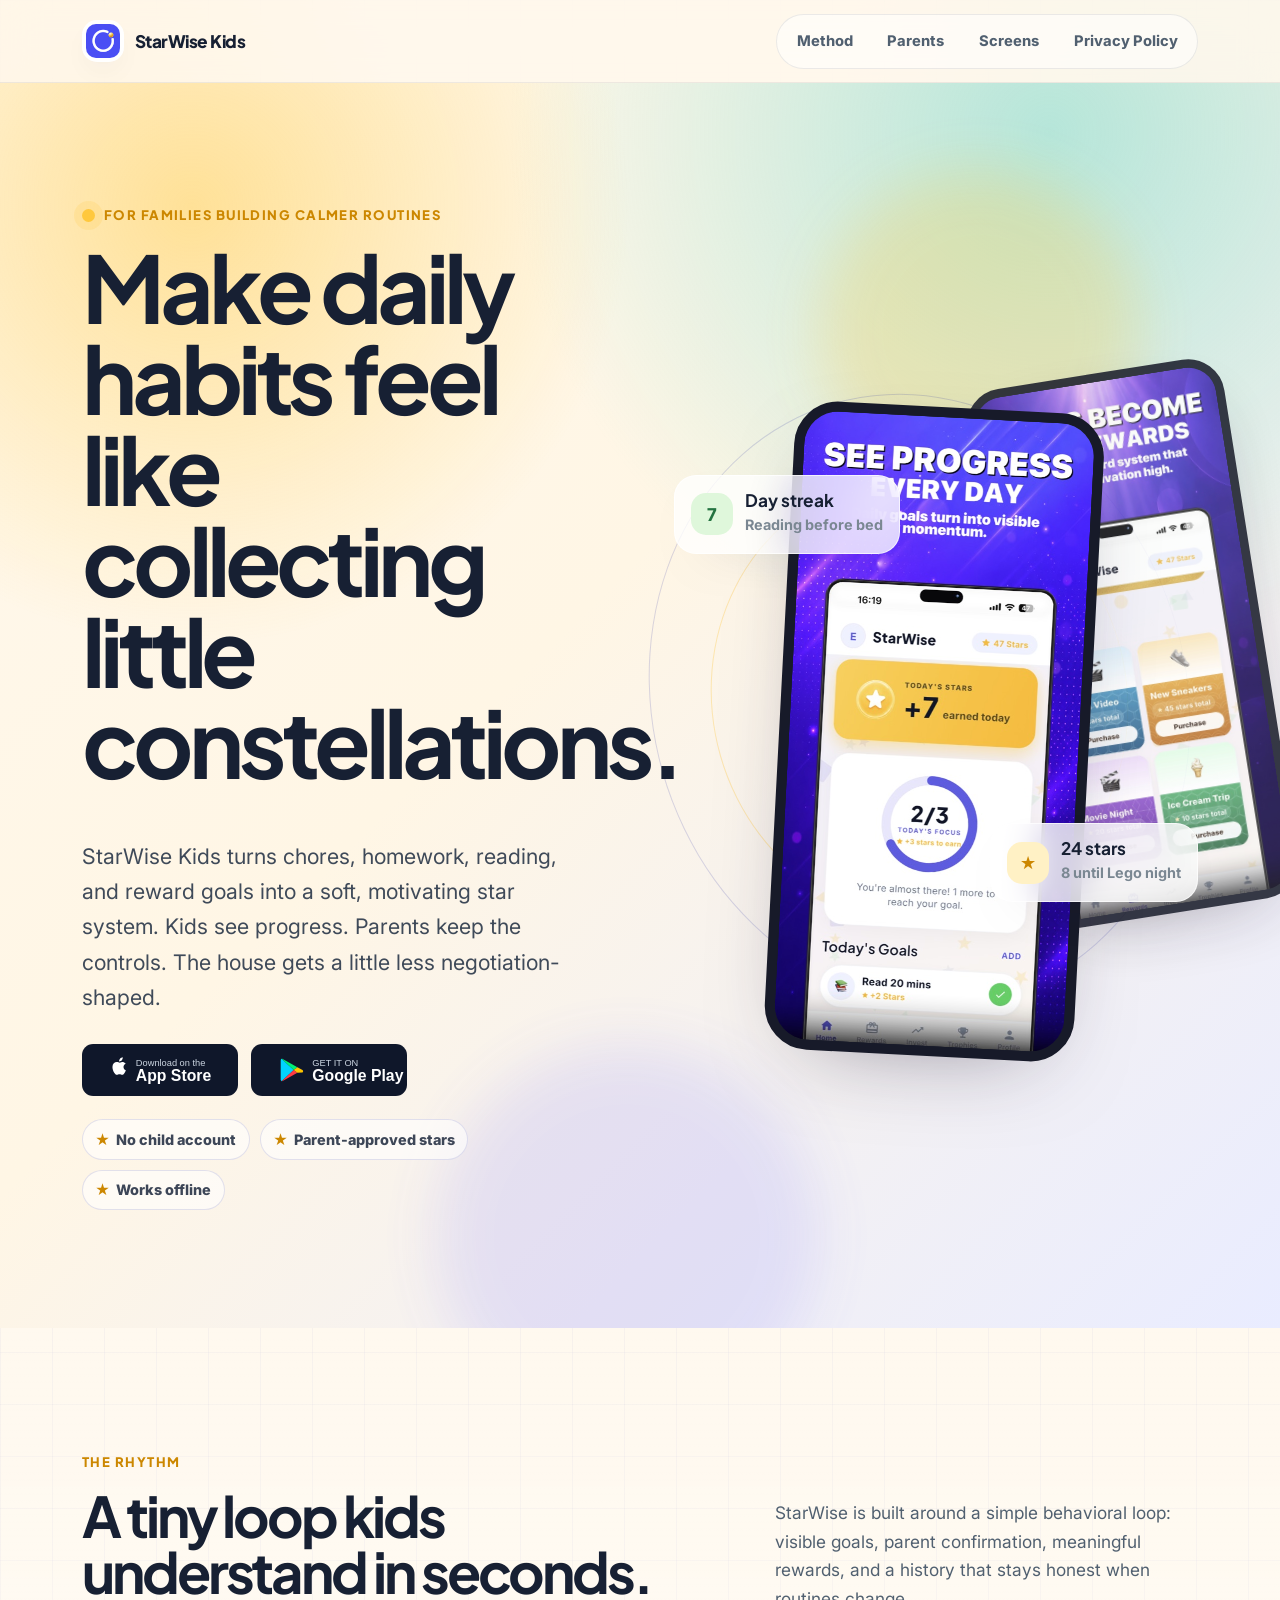
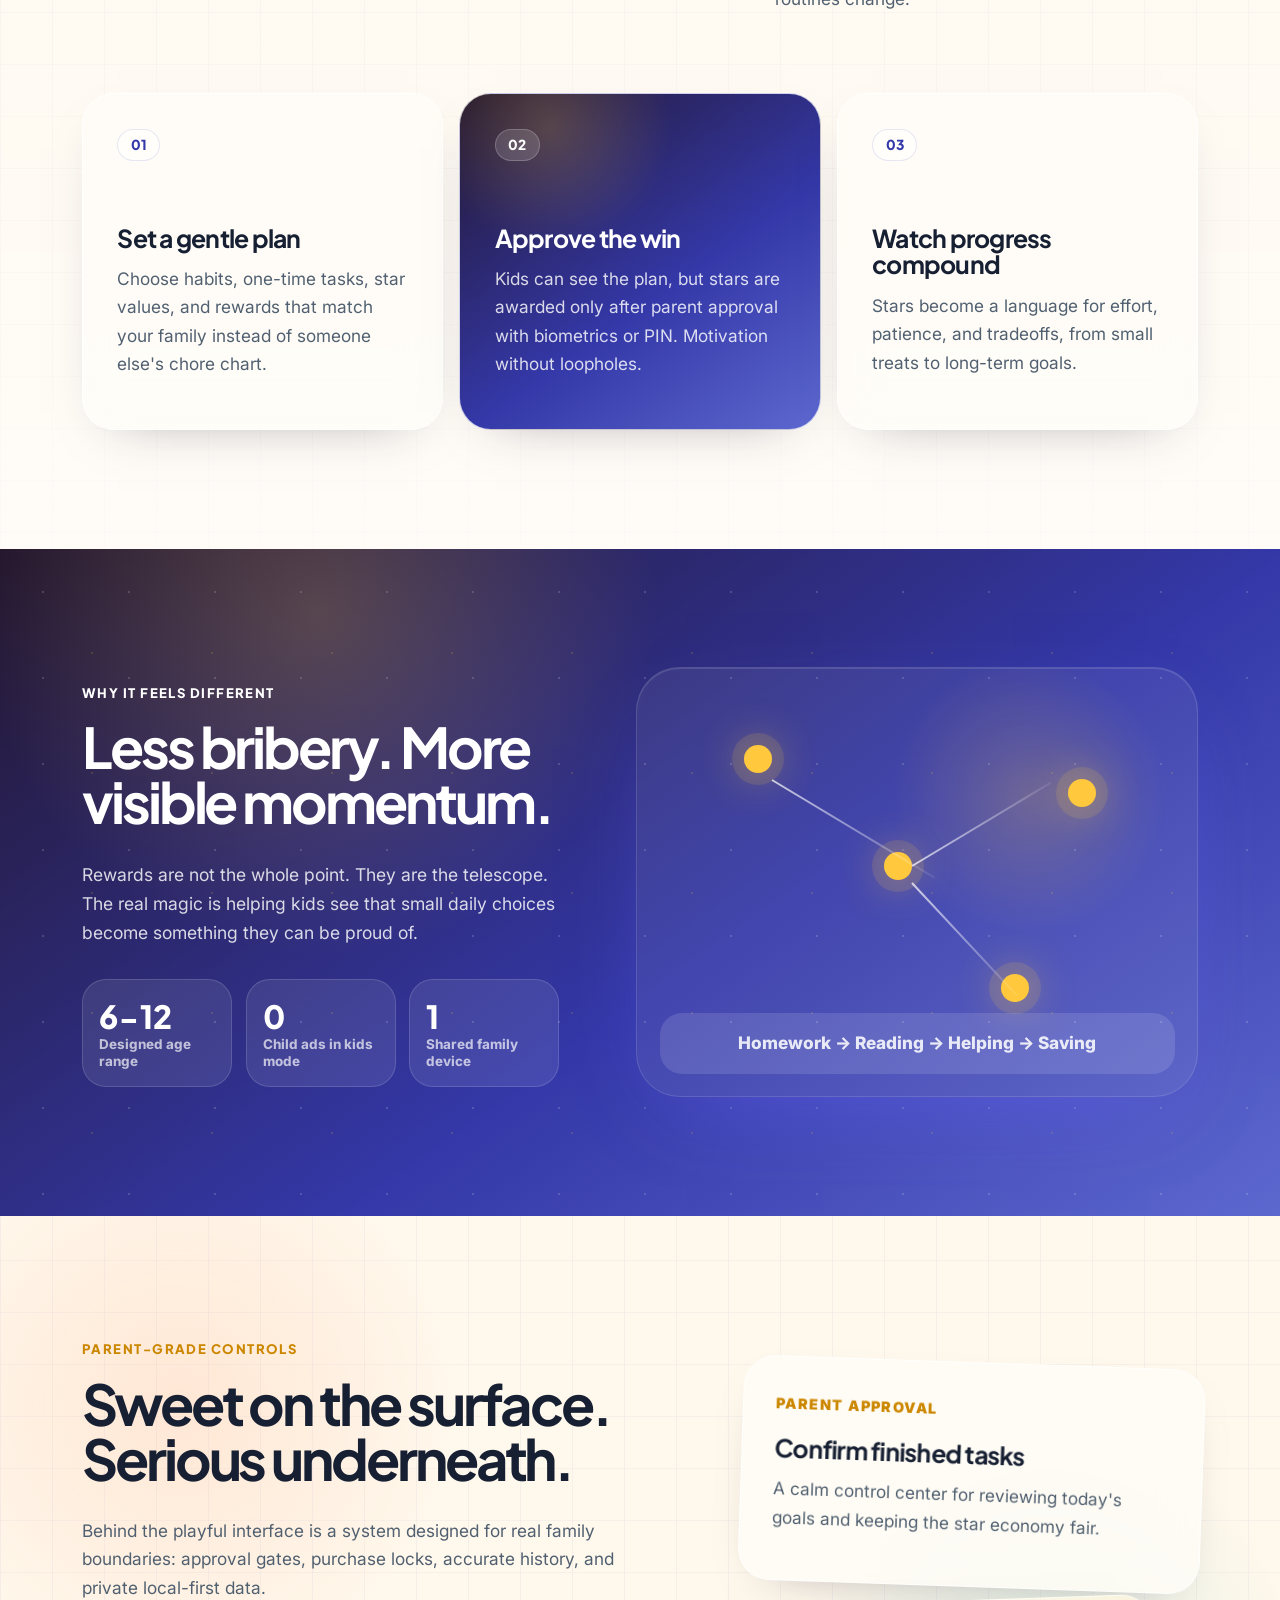
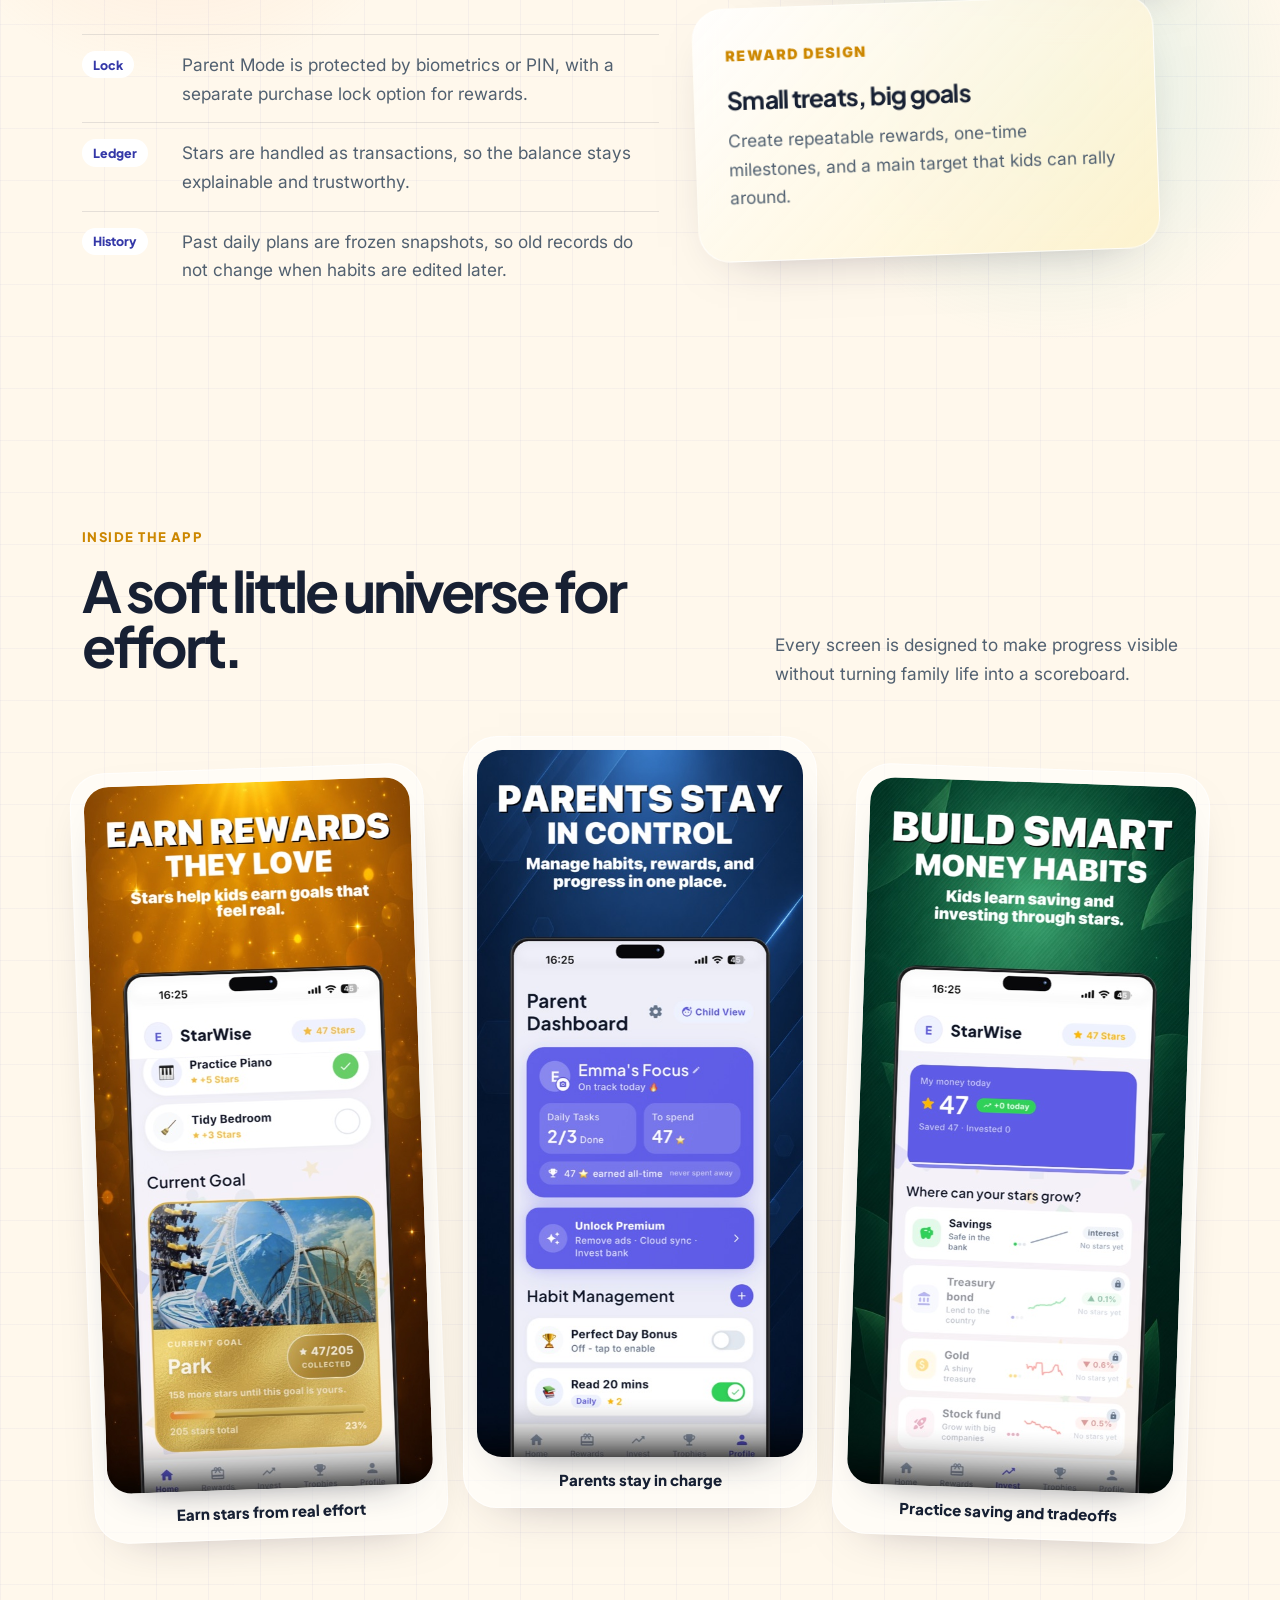
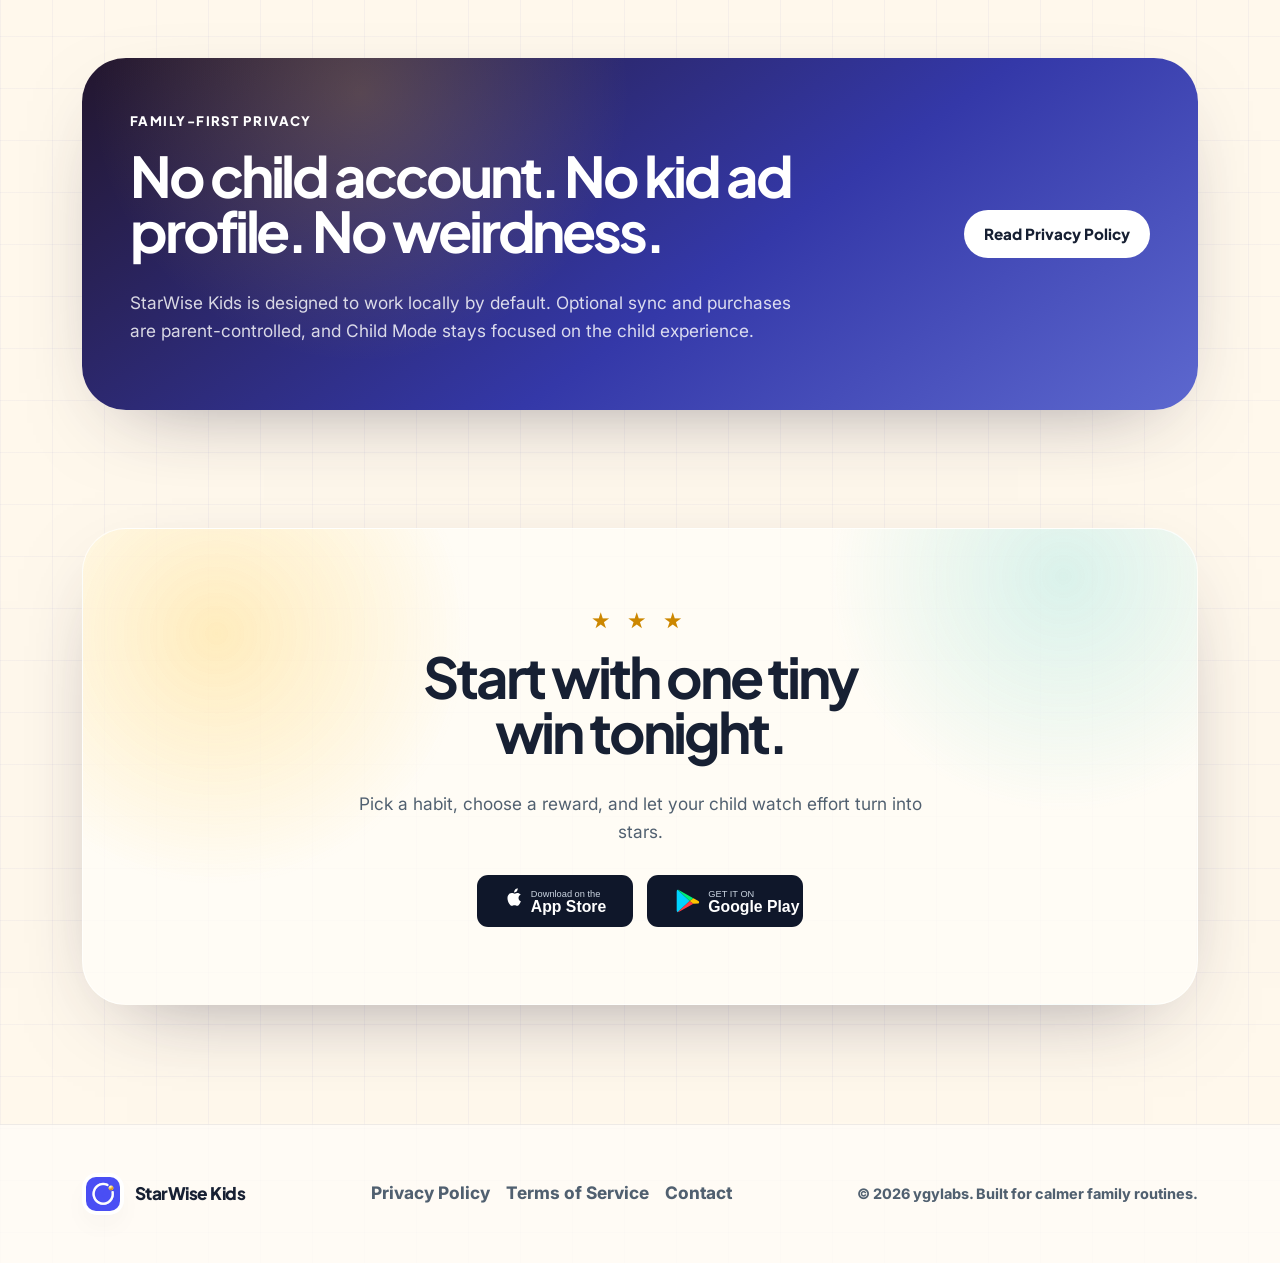
==== commit 6c4767a2: "Fix StarWise privacy policy navigation" ====
--- a/starwise/index.html
+++ b/starwise/index.html
@@ -22,7 +22,7 @@
           <a href="#method">Method</a>
           <a href="#parents">Parents</a>
           <a href="#screens">Screens</a>
-          <a href="#privacy-band">Privacy</a>
+          <a href="./privacy/">Privacy Policy</a>
         </div>
       </nav>
       <button class="nav-toggle" data-nav-toggle aria-label="Toggle menu" aria-expanded="false">Menu</button>
